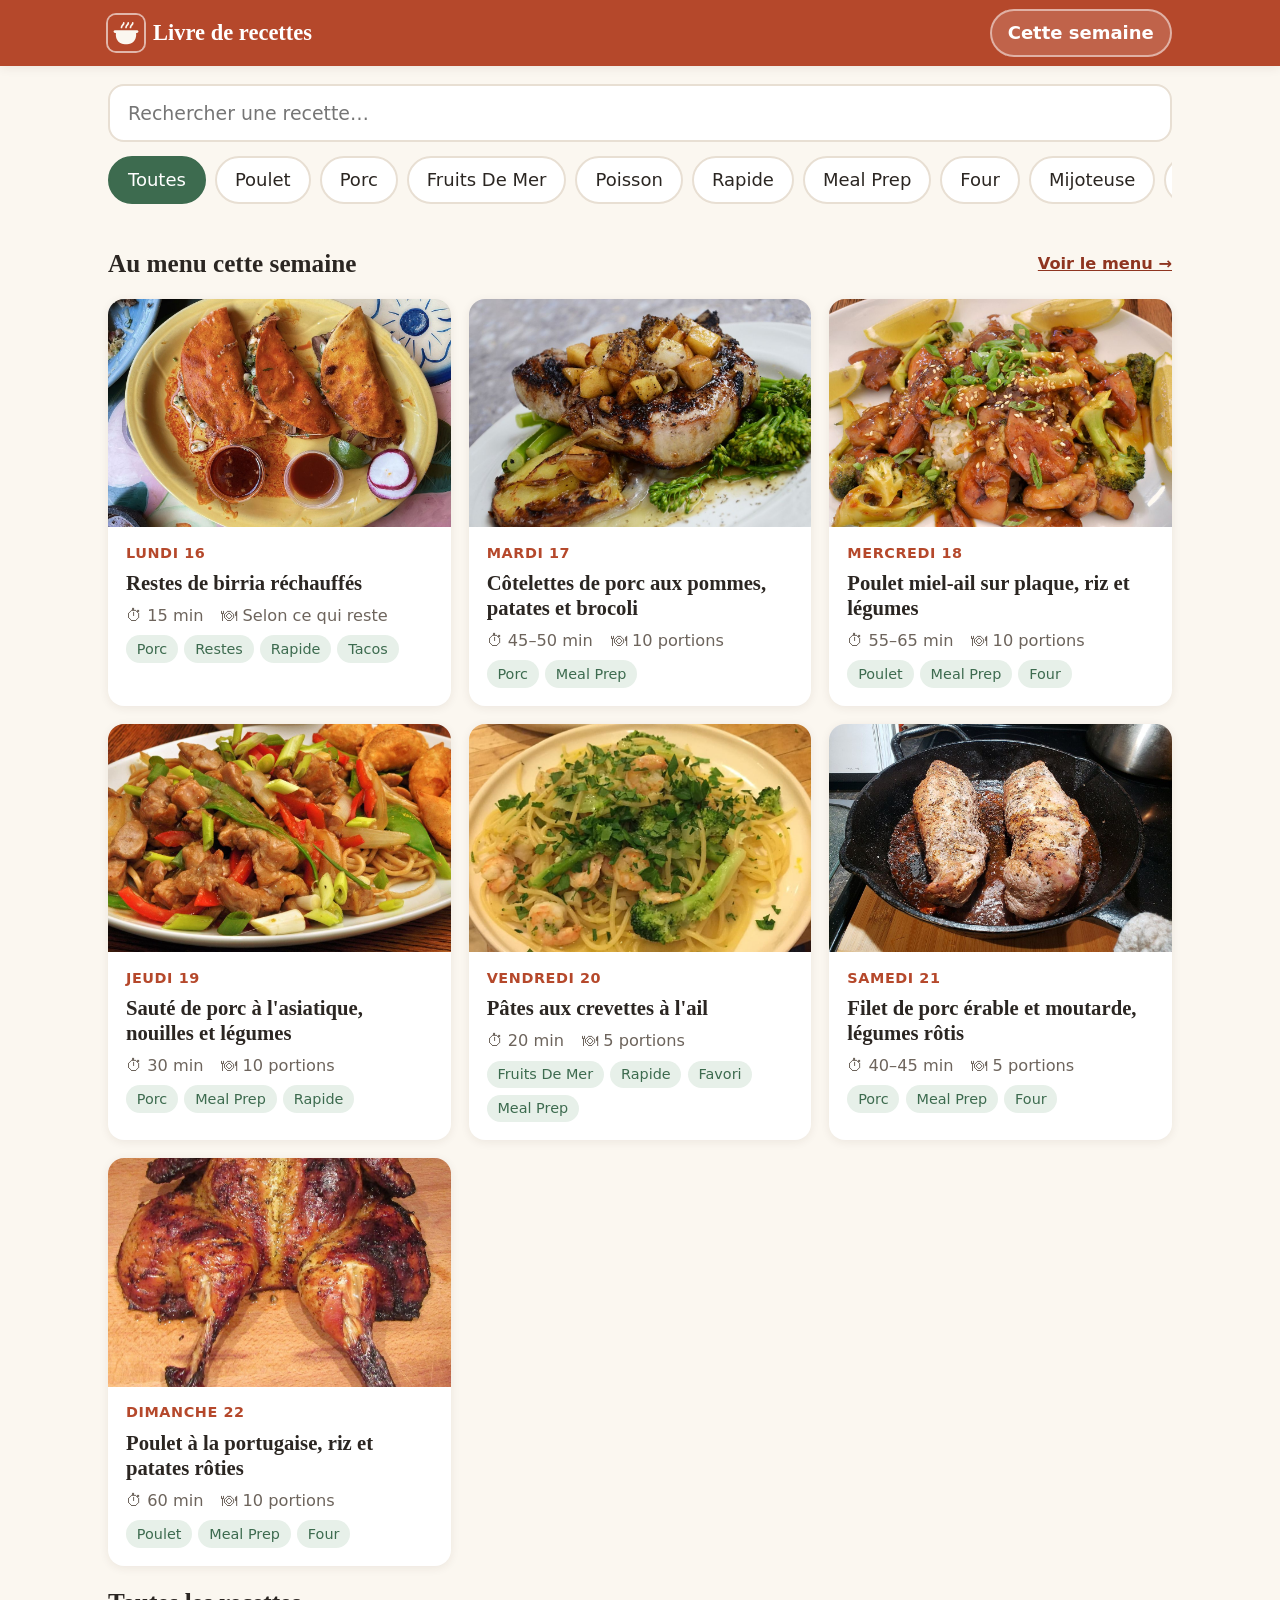
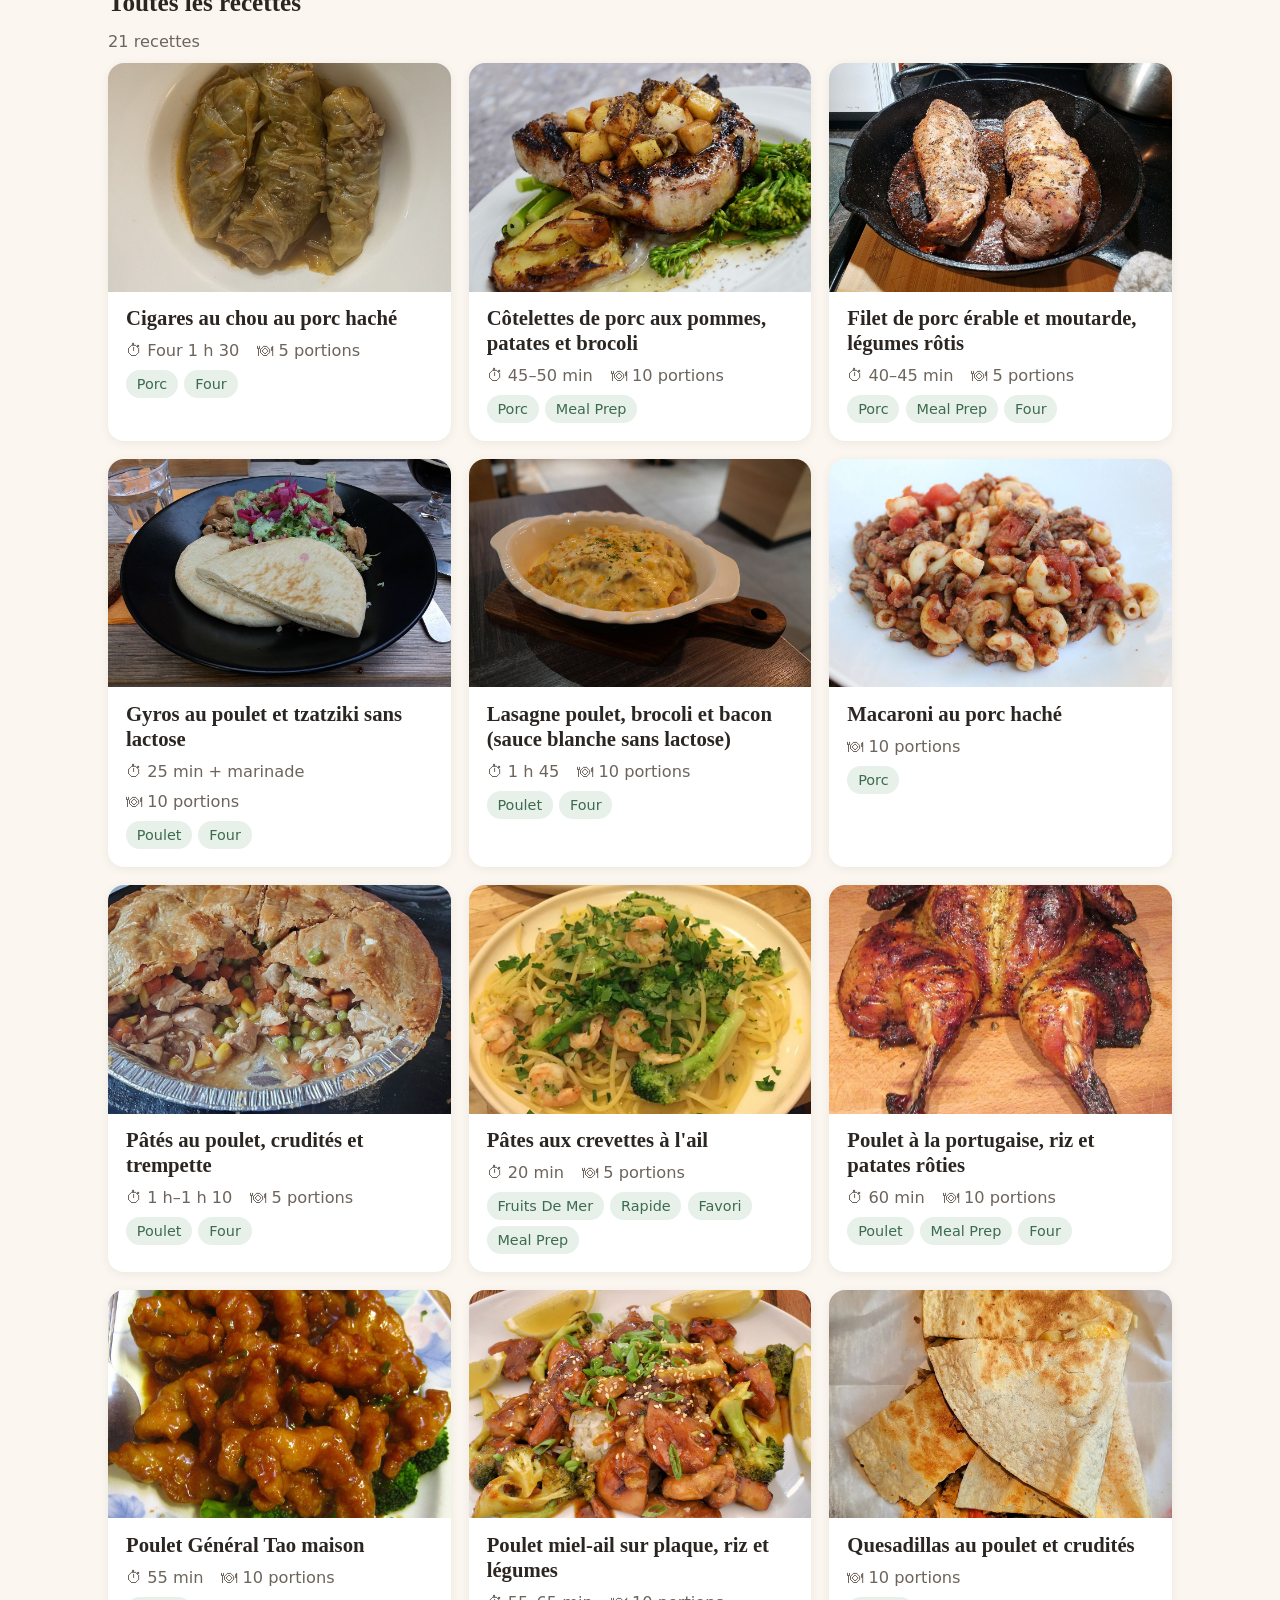
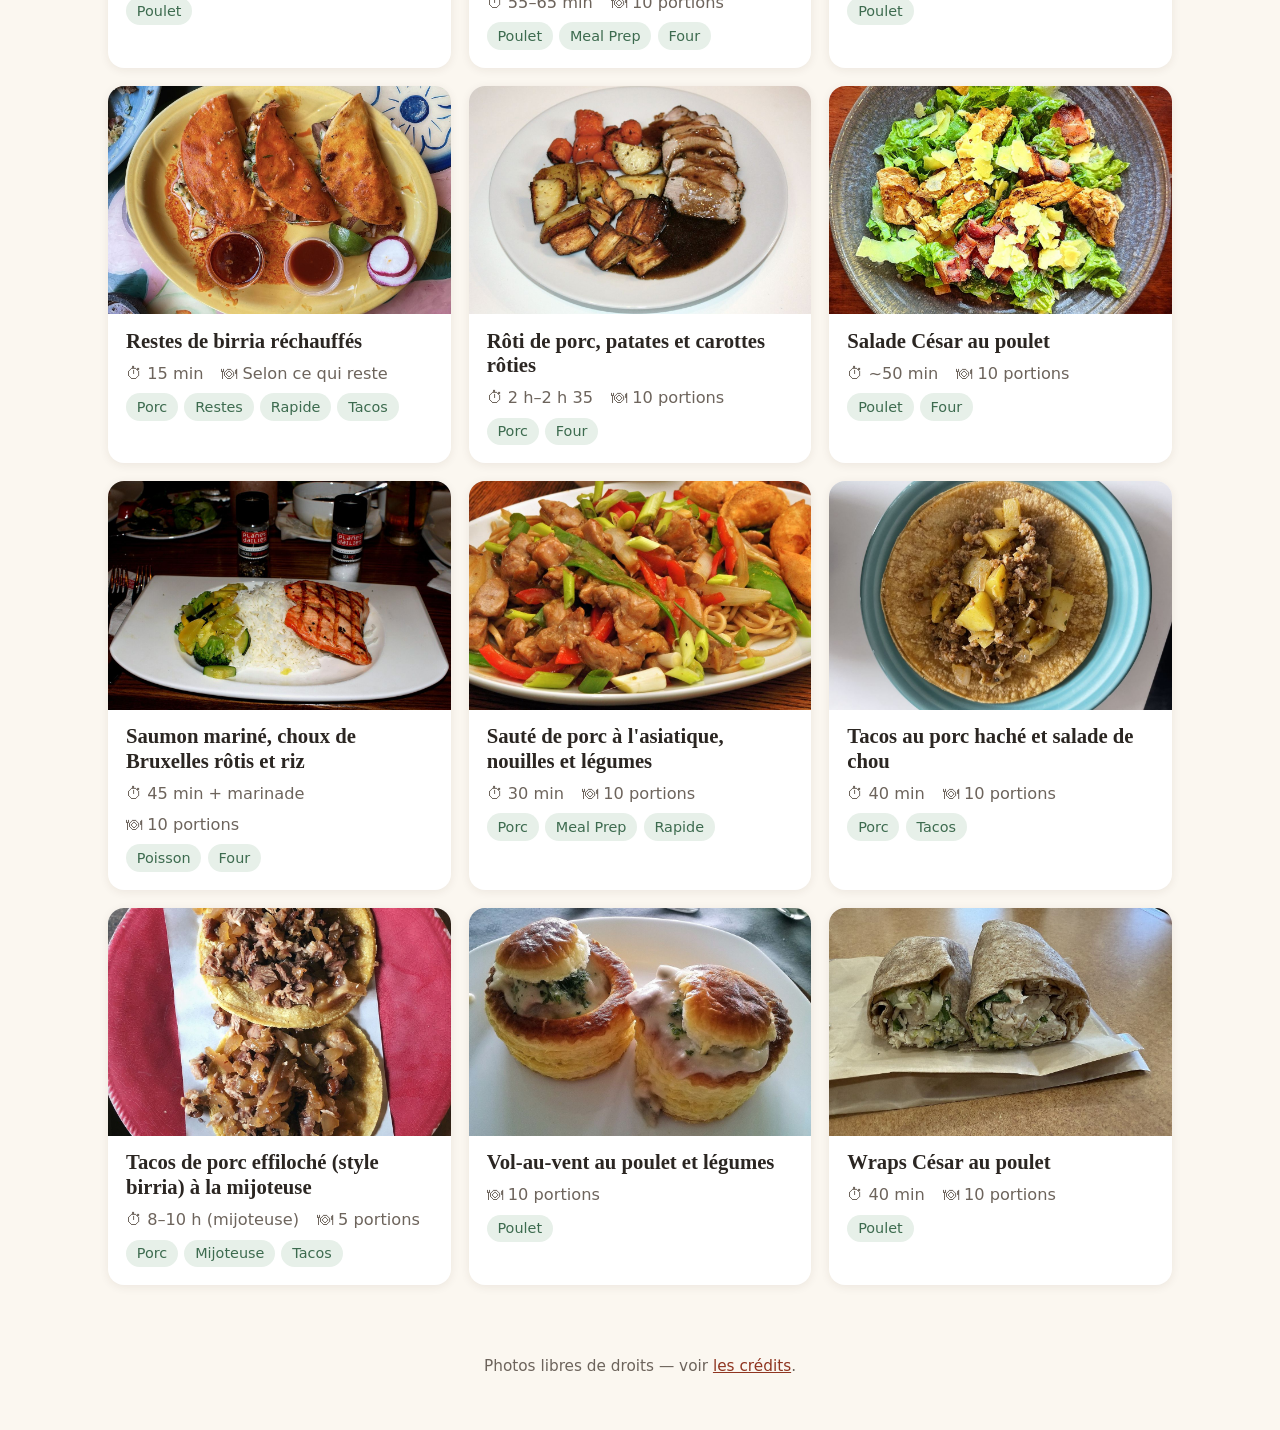
==== index.html @ 7a27fffd "Livre de recettes familial : site statique (21 recettes, menu de la semaine, photos libres)" ====
<!doctype html>
<html lang="fr-CA">
<head>
  <meta charset="utf-8">
  <meta name="viewport" content="width=device-width, initial-scale=1, viewport-fit=cover">
  <title>Livre de recettes</title>
  <meta name="description" content="Notre livre de recettes familial.">
  <meta name="theme-color" content="#b5482b">
  <link rel="icon" href="assets/favicon.svg" type="image/svg+xml">
  <link rel="manifest" href="manifest.webmanifest">
  <link rel="stylesheet" href="assets/style.css">
</head>
<body>
  <header class="entete">
    <div class="entete-int">
      <a class="logo" href="index.html" aria-label="Livre de recettes — accueil"><img src="assets/favicon.svg" alt="" width="36" height="36"><span class="logo-txt"><span class="logo-long">Livre de recettes</span><span class="logo-court" aria-hidden="true">Recettes</span></span></a>
      <nav><a class="btn btn-clair" href="semaine.html">Cette semaine</a></nav>
    </div>
  </header>

  <main class="contenu">
    <section class="recherche" aria-label="Recherche et filtres">
      <label for="q" class="visuellement-cache">Rechercher une recette</label>
      <input id="q" type="search" placeholder="Rechercher une recette…" autocomplete="off">
      <div id="filtres" class="filtres" role="group" aria-label="Filtrer par étiquette"></div>
    </section>

    <section id="sec-semaine" aria-labelledby="titre-semaine" hidden>
      <div class="section-entete">
        <h2 id="titre-semaine" class="section-titre">Au menu cette semaine</h2>
        <a class="lien-section" href="semaine.html">Voir le menu →</a>
      </div>
      <div id="grille-semaine" class="grille"></div>
    </section>

    <section id="sec-toutes" aria-labelledby="titre-toutes">
      <h2 id="titre-toutes" class="section-titre">Toutes les recettes</h2>
      <p id="compte" class="compte" aria-live="polite"></p>
      <div id="grille" class="grille"></div>
    </section>
    <p id="erreur" class="erreur" hidden></p>
  </main>

  <footer class="pied">
    <p>Photos libres de droits — voir <a href="CREDITS.md">les crédits</a>.</p>
  </footer>

  <script src="assets/app.js"></script>
  <script>LR.pageAccueil();</script>
</body>
</html>
---- assets/style.css ----
/* Livre de recettes — mobile d'abord */
:root {
  --fond: #fbf7f0;
  --papier: #ffffff;
  --encre: #2b2622;
  --doux: #6d645c;
  --accent: #b5482b;
  --accent-fonce: #8f3520;
  --vert: #3d6b4f;
  --vert-pale: #e7f0e9;
  --alerte: #fdecea;
  --alerte-bord: #c0392b;
  --ligne: #e8dfd3;
  --rayon: 16px;
  --ombre: 0 2px 10px rgba(60, 40, 20, .08);
  --tactile: 48px;
  font-size: 112.5%;
}
* { box-sizing: border-box; }
html { -webkit-text-size-adjust: 100%; }
body {
  margin: 0; background: var(--fond); color: var(--encre);
  font-family: system-ui, -apple-system, "Segoe UI", Roboto, "Helvetica Neue", Arial, sans-serif;
  line-height: 1.55;
}
body.sans-defilement { overflow: hidden; }
h1, h2, h3 { font-family: Georgia, "Iowan Old Style", "Times New Roman", serif; line-height: 1.2; margin: 0 0 .5em; }
h1 { font-size: 1.8rem; }
h2 { font-size: 1.3rem; }
h3 { font-size: 1rem; color: var(--doux); text-transform: uppercase; letter-spacing: .04em; margin-top: 1.2em; font-family: inherit; }
a { color: var(--accent-fonce); }
img { max-width: 100%; height: auto; display: block; }
.visuellement-cache { position: absolute; width: 1px; height: 1px; overflow: hidden; clip: rect(0 0 0 0); white-space: nowrap; }

/* En-tête */
.entete { background: var(--accent); color: #fff; position: sticky; top: 0; z-index: 10; box-shadow: var(--ombre); padding-top: env(safe-area-inset-top); }
.entete-int { max-width: 1100px; margin: 0 auto; padding: .5rem 1rem; display: flex; flex-wrap: wrap; align-items: center; justify-content: space-between; gap: .4rem .75rem; min-height: 64px; }
.entete-int > * { min-width: 0; }
.entete nav { display: flex; flex-wrap: wrap; gap: .5rem; margin-left: auto; flex-shrink: 0; }
.logo { display: flex; align-items: center; gap: .5rem; min-width: 0; color: #fff; text-decoration: none; font-family: Georgia, serif; font-size: clamp(1.05rem, 4.2vw, 1.25rem); font-weight: bold; min-height: var(--tactile); white-space: nowrap; }
.logo img { flex: 0 0 auto; }
.logo-txt { overflow: hidden; text-overflow: ellipsis; }
.logo-court { display: none; }
/* Boutons de l'en-tête plus compacts sur petit écran */
.entete .btn { padding: .4rem .9rem; }
@media (max-width: 520px) {
  .entete-int { padding: .4rem .75rem; }
  .entete .btn { font-size: .9rem; padding: .35rem .75rem; }
  .logo img { width: 30px; height: 30px; }
}
@media (max-width: 374px) {
  .logo-long { display: none; }
  .logo-court { display: inline; }
}
.logo img { border-radius: 8px; box-shadow: 0 0 0 2px rgba(255,255,255,.6); }

.contenu { max-width: 1100px; margin: 0 auto; padding: 1rem; }
.pied { text-align: center; color: var(--doux); font-size: .85rem; padding: 2rem 1rem calc(2rem + env(safe-area-inset-bottom)); }

/* Boutons */
.btn {
  display: inline-flex; align-items: center; justify-content: center; gap: .4rem;
  min-height: var(--tactile); min-width: var(--tactile); padding: .5rem 1rem;
  border-radius: 999px; border: 2px solid transparent; background: var(--papier); color: var(--accent-fonce);
  font: inherit; font-weight: 600; text-decoration: none; cursor: pointer; touch-action: manipulation; white-space: nowrap;
}
.btn:focus-visible, .puce:focus-visible, .carte:focus-visible, .jour:focus-visible, input:focus-visible { outline: 3px solid #f2b134; outline-offset: 2px; }
.btn-clair { background: rgba(255,255,255,.15); color: #fff; border-color: rgba(255,255,255,.5); }
.btn-plein { background: var(--accent); color: #fff; }
.btn-plein:active { background: var(--accent-fonce); }
.btn-contour { border-color: var(--accent); background: transparent; }
.btn-lien { background: transparent; text-decoration: underline; }
.btn-gros { font-size: 1.1rem; min-height: 56px; padding: .6rem 1.4rem; }
.btn-rond { width: 52px; height: 52px; padding: 0; font-size: 1.6rem; border-color: var(--accent); }
.btn:disabled { opacity: .4; cursor: default; }

/* Recherche */
.recherche input {
  width: 100%; min-height: 54px; padding: .7rem 1rem; font: inherit; font-size: 1.05rem;
  border: 2px solid var(--ligne); border-radius: var(--rayon); background: var(--papier);
}
.filtres { display: flex; gap: .5rem; overflow-x: auto; padding: .75rem 0; scrollbar-width: thin; -webkit-overflow-scrolling: touch; }
.puce {
  flex: 0 0 auto; min-height: var(--tactile); padding: .4rem 1rem; border-radius: 999px;
  border: 2px solid var(--ligne); background: var(--papier); color: var(--encre); font: inherit; cursor: pointer; text-transform: capitalize;
}
.puce[aria-pressed="true"] { background: var(--vert); border-color: var(--vert); color: #fff; }

.section-entete { display: flex; align-items: center; justify-content: space-between; gap: .75rem; margin: 1.25rem 0 .6rem; }
.section-entete .section-titre { margin: 0; min-width: 0; }
.section-titre { margin: 1.25rem 0 .6rem; font-size: 1.4rem; }
.lien-section { flex: none; font-size: .9rem; font-weight: 600; white-space: nowrap; min-height: var(--tactile); display: inline-flex; align-items: center; }
.carte-jour { font-size: .8rem; font-weight: 700; text-transform: uppercase; letter-spacing: .04em; color: var(--accent); }
.compte { color: var(--doux); margin: 0 0 .5rem; font-size: .9rem; }
.erreur { background: var(--alerte); border-left: 5px solid var(--alerte-bord); padding: 1rem; border-radius: 8px; }
.vide { grid-column: 1 / -1; color: var(--doux); }

/* Grille de cartes */
.grille { display: grid; grid-template-columns: 1fr; gap: 1rem; }
@media (min-width: 560px) { .grille { grid-template-columns: repeat(2, 1fr); } }
@media (min-width: 900px) { .grille { grid-template-columns: repeat(3, 1fr); } }
.carte { display: flex; flex-direction: column; background: var(--papier); border-radius: var(--rayon); overflow: hidden; box-shadow: var(--ombre); text-decoration: none; color: inherit; transition: transform .15s; }
.carte:active { transform: scale(.985); }
.carte-img { aspect-ratio: 3 / 2; background: var(--ligne); overflow: hidden; }
.carte-img img { width: 100%; height: 100%; object-fit: cover; }
.carte-corps { padding: .8rem 1rem 1rem; display: flex; flex-direction: column; gap: .4rem; }
.carte-titre { font-size: 1.15rem; margin: 0; font-family: Georgia, "Iowan Old Style", "Times New Roman", serif; color: inherit; text-transform: none; letter-spacing: normal; }
.carte-meta { display: flex; flex-wrap: wrap; gap: .3rem 1rem; color: var(--doux); font-size: .9rem; }
.etiquettes { display: flex; flex-wrap: wrap; gap: .35rem; }
.etiquette { font-size: .8rem; padding: .15rem .6rem; border-radius: 999px; background: var(--vert-pale); color: var(--vert); text-decoration: none; text-transform: capitalize; }
a.etiquette { min-height: 32px; display: inline-flex; align-items: center; }

/* Page recette */
.recette { padding-top: 0; }
.photo { margin: 0 -1rem 1rem; }
.photo img { width: 100%; height: auto; max-height: 55vh; object-fit: cover; aspect-ratio: 3 / 2; background: var(--ligne); }
.photo figcaption { padding: .3rem 1rem; }
.credit { margin: 0; font-size: .75rem; color: var(--doux); }
.credit a { color: var(--doux); }
@media (min-width: 900px) { .photo { margin: 1rem 0; } .photo img { border-radius: var(--rayon); } }
.recette-entete { margin-bottom: 1rem; display: flex; flex-direction: column; gap: .6rem; align-items: flex-start; }
.recette-entete h1 { margin: 0; }
.resume { margin: 0; font-size: 1.05rem; color: var(--doux); }
.temps { margin: 0; font-weight: 600; }
.btn-cuisine { width: 100%; max-width: 360px; }

.bloc { background: var(--papier); border-radius: var(--rayon); padding: 1rem 1.1rem; margin-bottom: 1rem; box-shadow: var(--ombre); }
.temperatures { background: var(--alerte); border: 2px solid var(--alerte-bord); }
.temperatures h2 { color: var(--alerte-bord); }
.temp-liste { list-style: none; margin: 0; padding: 0; display: grid; gap: .5rem; }
.temp-liste li { display: flex; flex-wrap: wrap; align-items: baseline; gap: .2rem .6rem; }
.temp-quoi { font-weight: 600; }
.temp-val { font-size: 1.35rem; color: var(--alerte-bord); }
.temp-note { color: var(--doux); font-size: .9rem; flex-basis: 100%; }
@media (min-width: 560px) { .temp-note { flex-basis: auto; } }

.colonnes { display: grid; gap: 0 1.25rem; }
@media (min-width: 900px) { .colonnes { grid-template-columns: 2fr 3fr; align-items: start; } .bloc-ing { position: sticky; top: 80px; } }

.note-portions { color: var(--doux); margin: 0 0 .5rem; font-size: .95rem; }
.portions { display: flex; align-items: center; gap: .6rem; flex-wrap: wrap; margin-bottom: .5rem; }
.portions-val { font-size: 1.2rem; font-weight: 700; min-width: 7.5em; text-align: center; }
.info-portions { font-size: .85rem; color: var(--vert); margin: 0; }
.info-portions:empty { display: none; }
.cases { list-style: none; margin: 0 0 .5rem; padding: 0; }
.cases li { border-bottom: 1px solid var(--ligne); }
.cases li:last-child { border-bottom: 0; }
.cases label { display: flex; align-items: center; min-height: var(--tactile); padding: .45rem 0 .45rem 2.6rem; position: relative; cursor: pointer; }
.cases input { position: absolute; opacity: 0; width: 1px; height: 1px; }
.cases label::before {
  content: ""; position: absolute; left: 0; top: 50%; transform: translateY(-50%);
  width: 28px; height: 28px; border: 2px solid var(--vert); border-radius: 8px; background: #fff;
}
.cases input:checked + label { color: var(--doux); text-decoration: line-through; }
.cases input:checked + label::before { background: var(--vert); }
.cases input:checked + label::after { content: "✓"; position: absolute; left: 7px; top: 50%; transform: translateY(-52%); color: #fff; font-weight: 700; }
.cases input:focus-visible + label::before { outline: 3px solid #f2b134; outline-offset: 2px; }

.etapes { counter-reset: e; list-style: none; padding: 0; margin: 0; }
.etapes li { counter-increment: e; position: relative; padding: .2rem 0 1rem 3rem; min-height: 2.6rem; }
.etapes li::before {
  content: counter(e); position: absolute; left: 0; top: 0; width: 2.1rem; height: 2.1rem; border-radius: 50%;
  background: var(--accent); color: #fff; font-weight: 700; display: flex; align-items: center; justify-content: center;
}
.liste { margin: 0; padding-left: 1.2rem; }
.liste li { margin-bottom: .4rem; }
.bloc-prep { background: var(--vert-pale); }
.liens { display: flex; flex-wrap: wrap; gap: .5rem; }
.chargement { color: var(--doux); padding: 2rem 0; }

/* Mode cuisine */
.cuisine {
  position: fixed; inset: 0; z-index: 100; background: #1f1b18; color: #fff7ee;
  display: flex; flex-direction: column; padding: calc(1rem + env(safe-area-inset-top)) 1.25rem calc(1rem + env(safe-area-inset-bottom));
}
.cuisine[hidden] { display: none; }
.cuisine-haut { display: flex; justify-content: space-between; align-items: center; gap: 1rem; }
.cuisine-titre { margin: 0; font-family: Georgia, serif; font-size: 1rem; opacity: .85; }
.cuisine-num { margin: 1rem 0 .25rem; color: #f2b134; font-weight: 700; font-size: 1.1rem; }
.cuisine-etape { flex: 1; overflow-y: auto; font-size: clamp(1.5rem, 5.5vw, 2.6rem); line-height: 1.4; }
.cuisine-eveil { font-size: .85rem; opacity: .7; margin: .5rem 0; min-height: 1.2em; }
.cuisine-bas { display: grid; grid-template-columns: 1fr 1fr; gap: .75rem; }
.cuisine-bas .btn { min-height: 64px; font-size: 1.2rem; }
.cuisine .btn:not(.btn-plein):not(.btn-clair) { background: #3a332d; color: #fff; }

/* Cette semaine */
.sous-titre { color: var(--doux); margin-top: -.25rem; }
.semaine { list-style: none; padding: 0; margin: 1rem 0; display: grid; gap: .75rem; }
.jour { display: flex; gap: .9rem; align-items: center; background: var(--papier); border-radius: var(--rayon); padding: .6rem; box-shadow: var(--ombre); text-decoration: none; color: inherit; min-height: 96px; }
.jour img, .jour-vide { width: 108px; height: 84px; object-fit: cover; border-radius: 12px; flex: 0 0 auto; background: var(--ligne); }
.jour-vide { display: flex; align-items: center; justify-content: center; font-size: 2rem; }
.jour-texte p { margin: 0; }
.jour-nom { color: var(--accent); font-weight: 700; text-transform: uppercase; font-size: .85rem; letter-spacing: .04em; }
.jour-plat { font-family: Georgia, serif; font-size: 1.15rem; font-weight: bold; }
.jour-info { color: var(--doux); font-size: .9rem; }
.aujourdhui .jour { outline: 3px solid var(--vert); }
.notes-semaine { color: var(--doux); padding-left: 1.2rem; }

@media (prefers-reduced-motion: reduce) { * { transition: none !important; } }
@media print {
  .entete, .pied, .btn-cuisine, .portions, .btn-contour, .filtres { display: none !important; }
  .bloc { box-shadow: none; border: 1px solid #ccc; }
  .colonnes { display: block; }
}
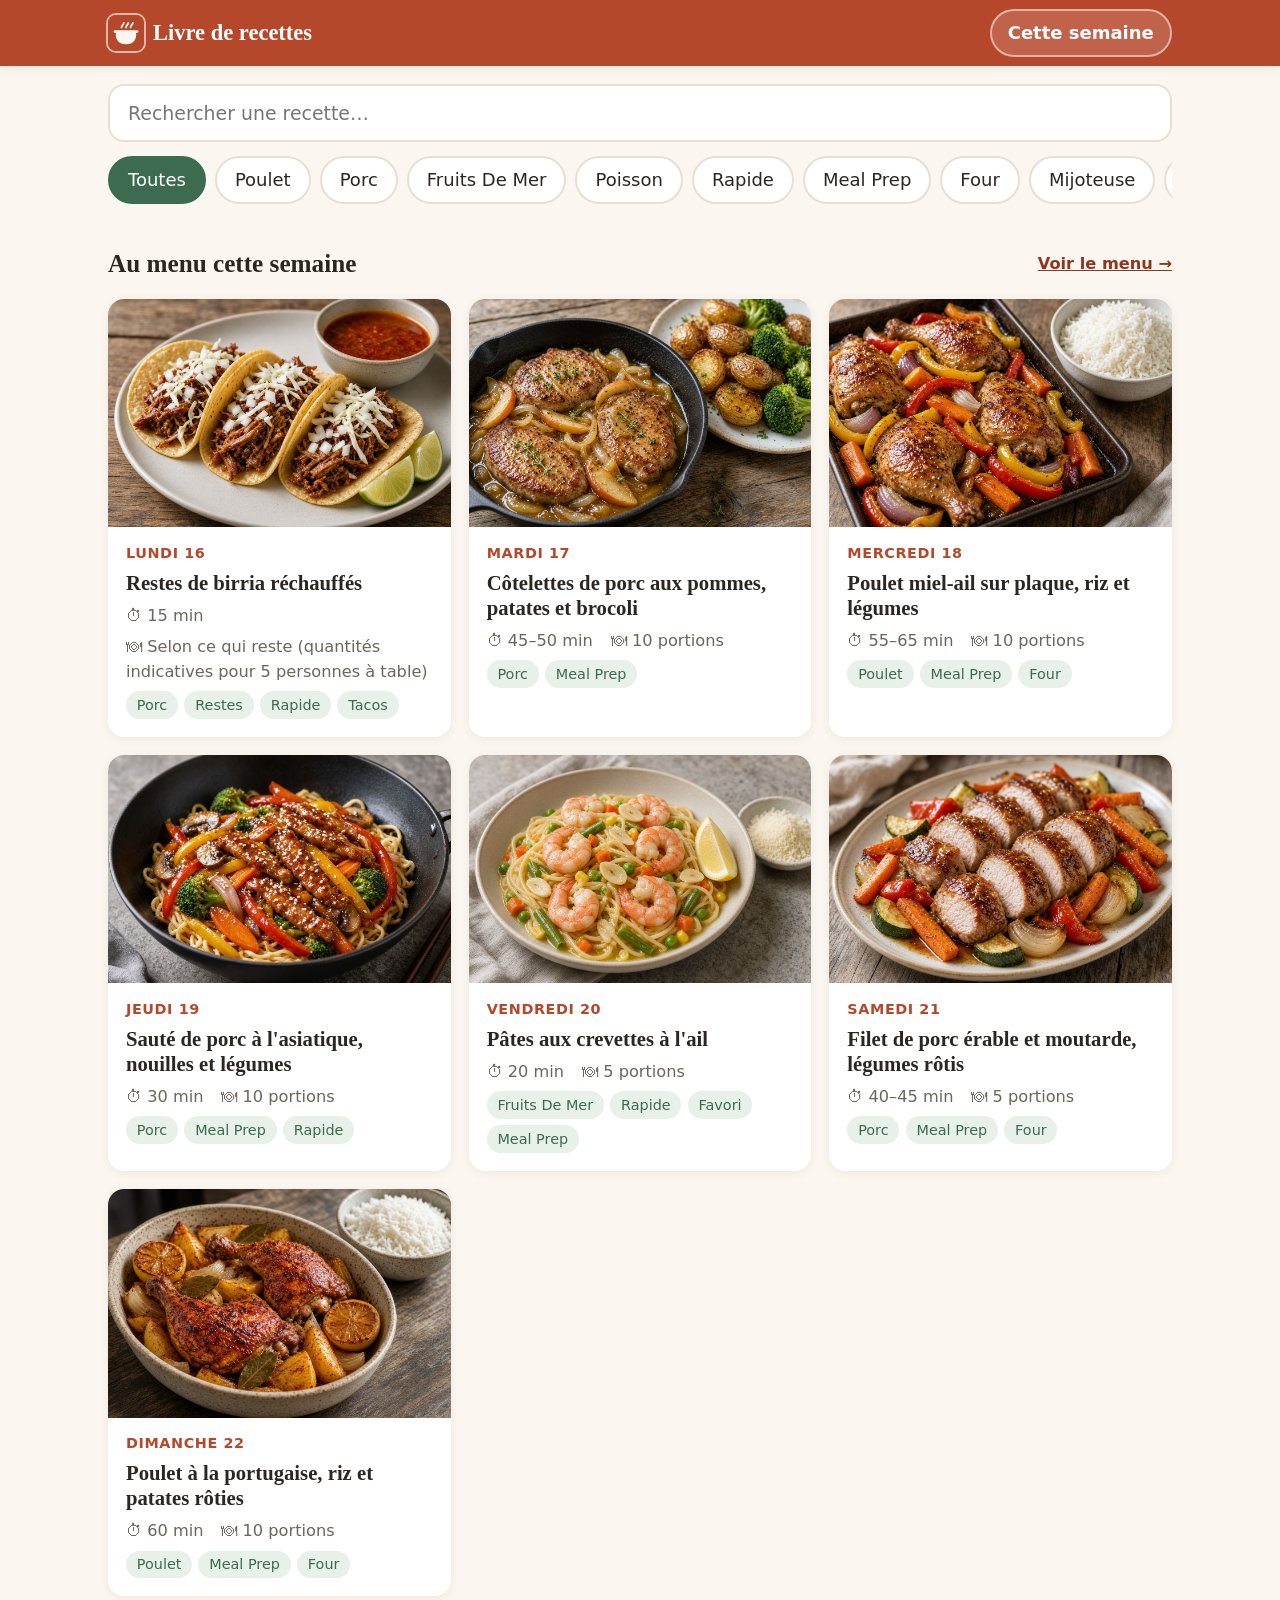
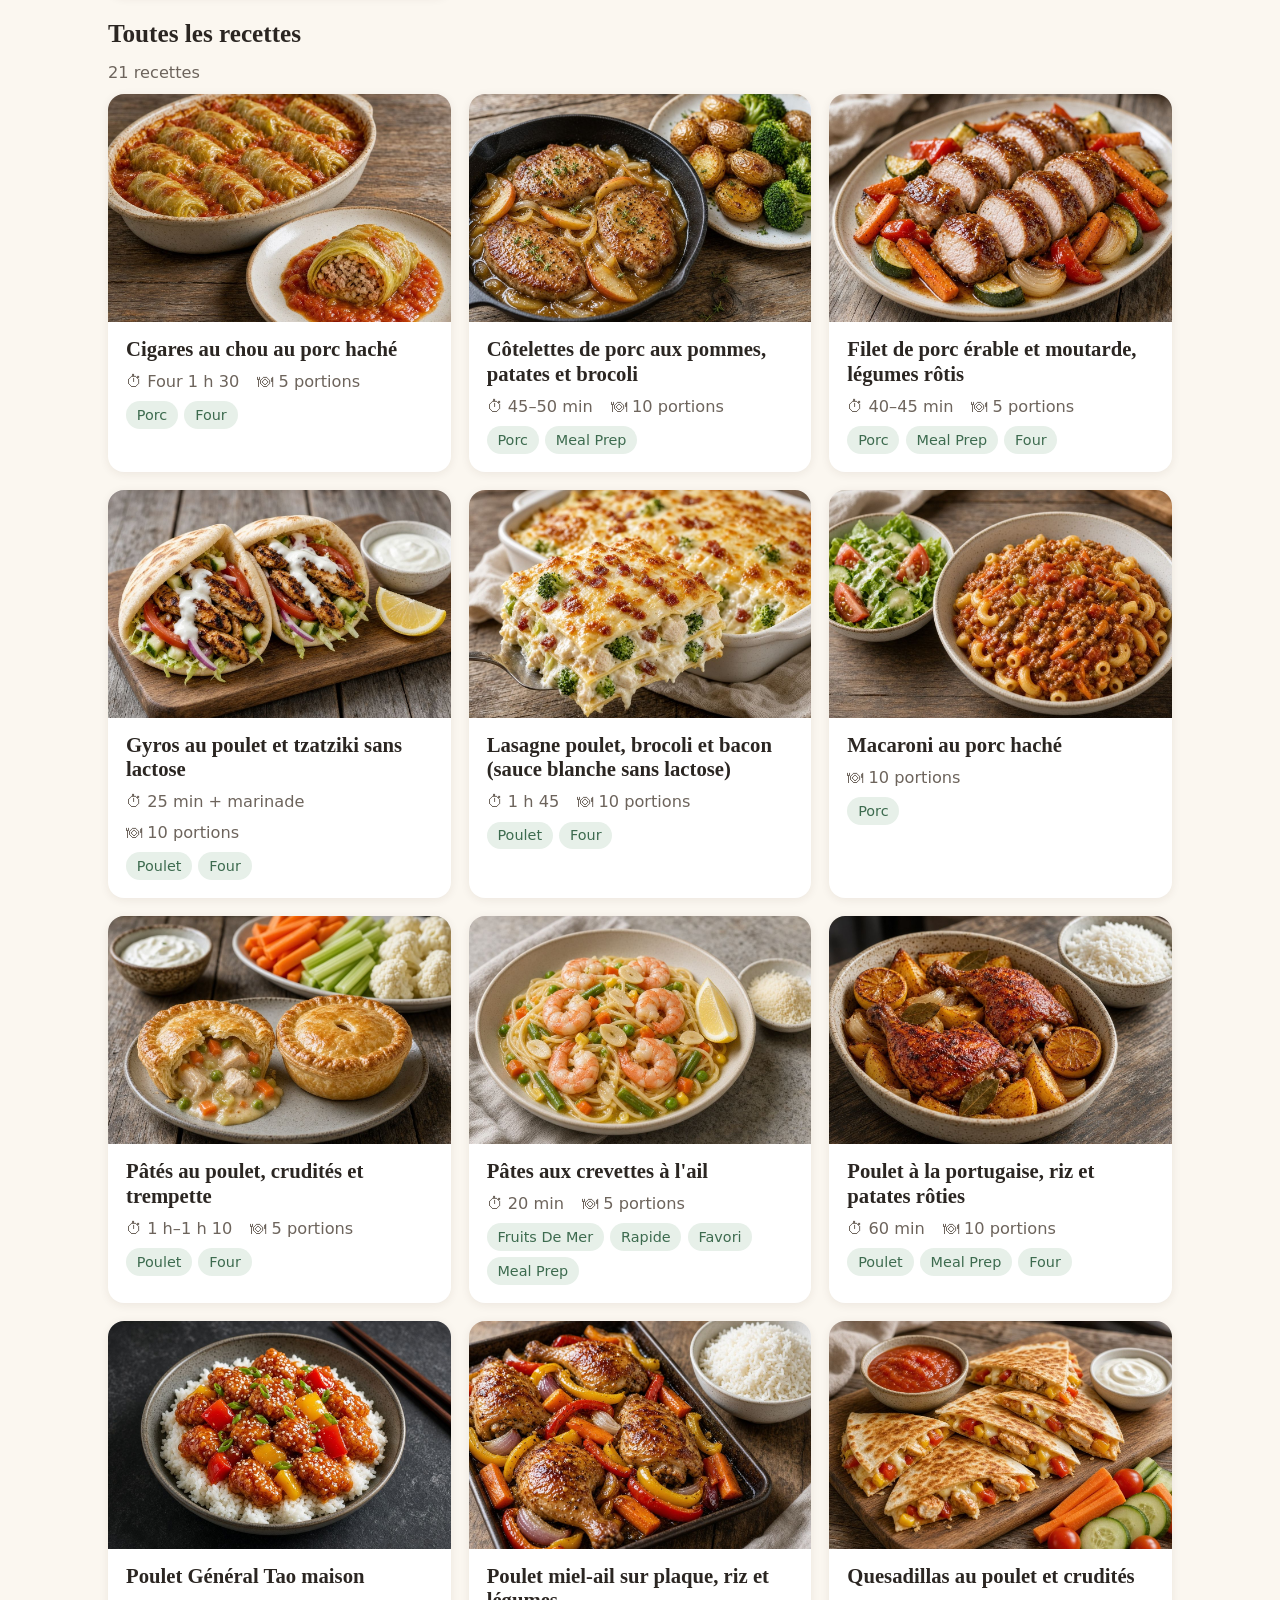
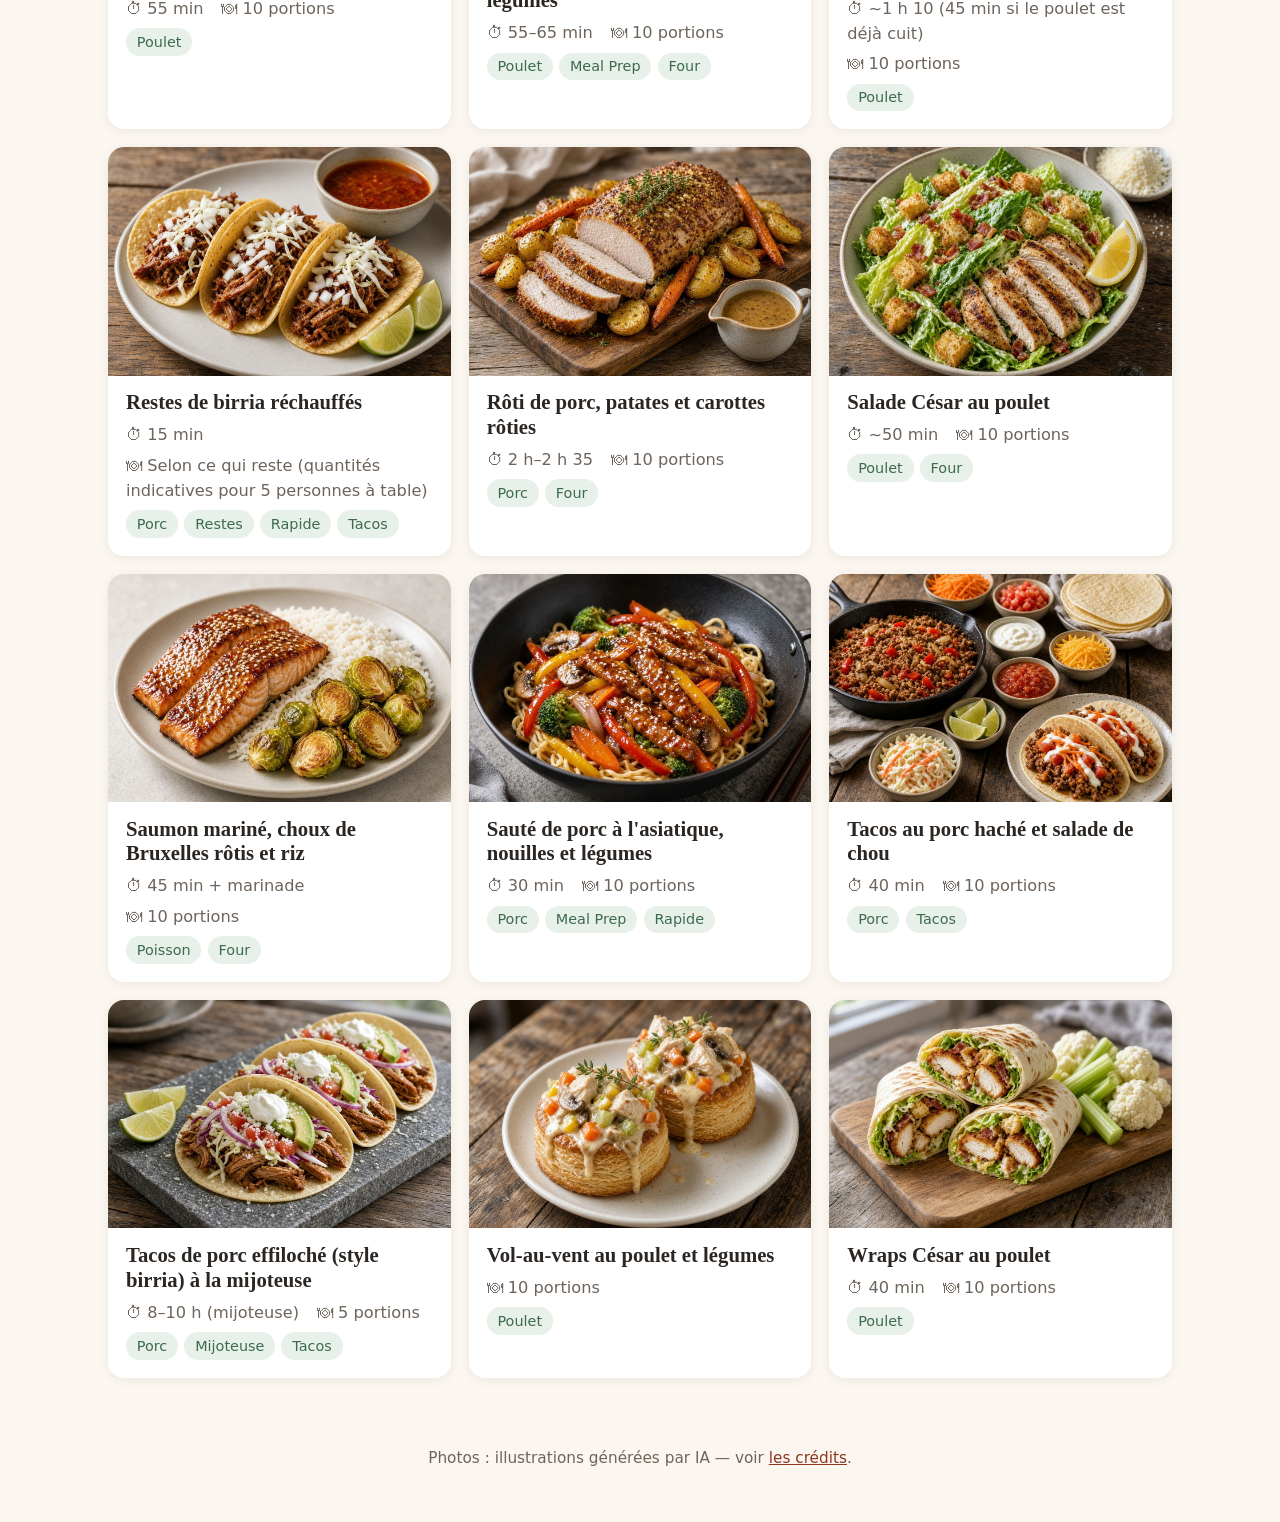
==== commit e3a67660: "Recettes détaillées (9) et photos illustrées par IA - 9 recettes réécrites avec étapes détaillées : " ====
--- a/index.html
+++ b/index.html
@@ -42,7 +42,7 @@
   </main>
 
   <footer class="pied">
-    <p>Photos libres de droits — voir <a href="CREDITS.md">les crédits</a>.</p>
+    <p>Photos : illustrations générées par IA — voir <a href="CREDITS.md">les crédits</a>.</p>
   </footer>
 
   <script src="assets/app.js"></script>
--- a/assets/style.css
+++ b/assets/style.css
@@ -162,6 +162,22 @@
   content: counter(e); position: absolute; left: 0; top: 0; width: 2.1rem; height: 2.1rem; border-radius: 50%;
   background: var(--accent); color: #fff; font-weight: 700; display: flex; align-items: center; justify-content: center;
 }
+/* Étapes détaillées : titre, texte, pastilles, repères, pourquoi */
+.etape-titre { display: block; font-size: 1.05rem; line-height: 1.35; margin: .15rem 0 .25rem; }
+.etape-texte { margin: 0 0 .45rem; overflow-wrap: anywhere; }
+.pastilles { display: flex; flex-wrap: wrap; gap: .35rem; margin: 0 0 .45rem; padding: 0; }
+.pastille { display: inline-flex; align-items: center; font-size: .8rem; font-weight: 600; line-height: 1.3; padding: .2rem .6rem; border-radius: 999px; background: var(--fond); border: 1px solid var(--ligne); color: var(--encre); max-width: 100%; }
+.pastille-feu { background: #fdeee6; border-color: #f0c7b4; color: var(--accent-fonce); }
+.pastille-four { background: #fff3dc; border-color: #f0d9a8; color: #7a4f00; }
+.pastille-duree { background: var(--vert-pale); border-color: #c6dccb; color: var(--vert); }
+.etape-reperes, .etape-pourquoi { margin: 0 0 .35rem; font-size: .88rem; line-height: 1.45; color: var(--doux); }
+.etape-reperes { color: #4a433d; }
+.etapes-riches li { padding-bottom: 1.25rem; margin-bottom: .25rem; border-bottom: 1px solid var(--ligne); }
+.etapes-riches li:last-child { border-bottom: 0; margin-bottom: 0; padding-bottom: .25rem; }
+.intro-bloc { margin: -.2rem 0 .5rem; font-size: .9rem; color: var(--doux); }
+.bloc-mep { border-left: 5px solid var(--vert); }
+.bloc-astuces { background: #fff8e6; }
+
 .liste { margin: 0; padding-left: 1.2rem; }
 .liste li { margin-bottom: .4rem; }
 .bloc-prep { background: var(--vert-pale); }
@@ -177,7 +193,19 @@
 .cuisine-haut { display: flex; justify-content: space-between; align-items: center; gap: 1rem; }
 .cuisine-titre { margin: 0; font-family: Georgia, serif; font-size: 1rem; opacity: .85; }
 .cuisine-num { margin: 1rem 0 .25rem; color: #f2b134; font-weight: 700; font-size: 1.1rem; }
-.cuisine-etape { flex: 1; overflow-y: auto; font-size: clamp(1.5rem, 5.5vw, 2.6rem); line-height: 1.4; }
+.cuisine-etape { flex: 1; min-height: 0; overflow-y: auto; -webkit-overflow-scrolling: touch; overscroll-behavior: contain; font-size: clamp(1.25rem, 4.6vw, 1.9rem); line-height: 1.45; padding-bottom: .5rem; }
+.cuisine-etape.a-suivre { -webkit-mask-image: linear-gradient(to bottom, #000 calc(100% - 3.5rem), transparent); mask-image: linear-gradient(to bottom, #000 calc(100% - 3.5rem), transparent); }
+.cuisine-etape p { margin: 0 0 .6em; }
+.cuisine-etape .etape-simple { font-size: clamp(1.5rem, 5.5vw, 2.6rem); line-height: 1.4; }
+.cuisine-etape .etape-titre { font-size: 1.15em; color: #fff; margin: 0 0 .4em; }
+.cuisine-etape .pastille { font-size: .7em; padding: .25em .7em; background: #3a332d; border-color: #5a5048; color: #fff7ee; }
+.cuisine-etape .pastille-feu { background: #5a2a1c; border-color: #8f3520; }
+.cuisine-etape .pastille-four { background: #5a4310; border-color: #8a6a1e; }
+.cuisine-etape .pastille-duree { background: #23402f; border-color: #3d6b4f; }
+.cuisine-etape .etape-reperes, .cuisine-etape .etape-pourquoi { font-size: .78em; color: #e6d9c9; }
+.cuisine-etape .etape-pourquoi { color: #c9bba9; }
+.cuisine-mep { margin: 0; padding-left: 1.1em; font-size: .85em; }
+.cuisine-mep li { margin-bottom: .45em; }
 .cuisine-eveil { font-size: .85rem; opacity: .7; margin: .5rem 0; min-height: 1.2em; }
 .cuisine-bas { display: grid; grid-template-columns: 1fr 1fr; gap: .75rem; }
 .cuisine-bas .btn { min-height: 64px; font-size: 1.2rem; }
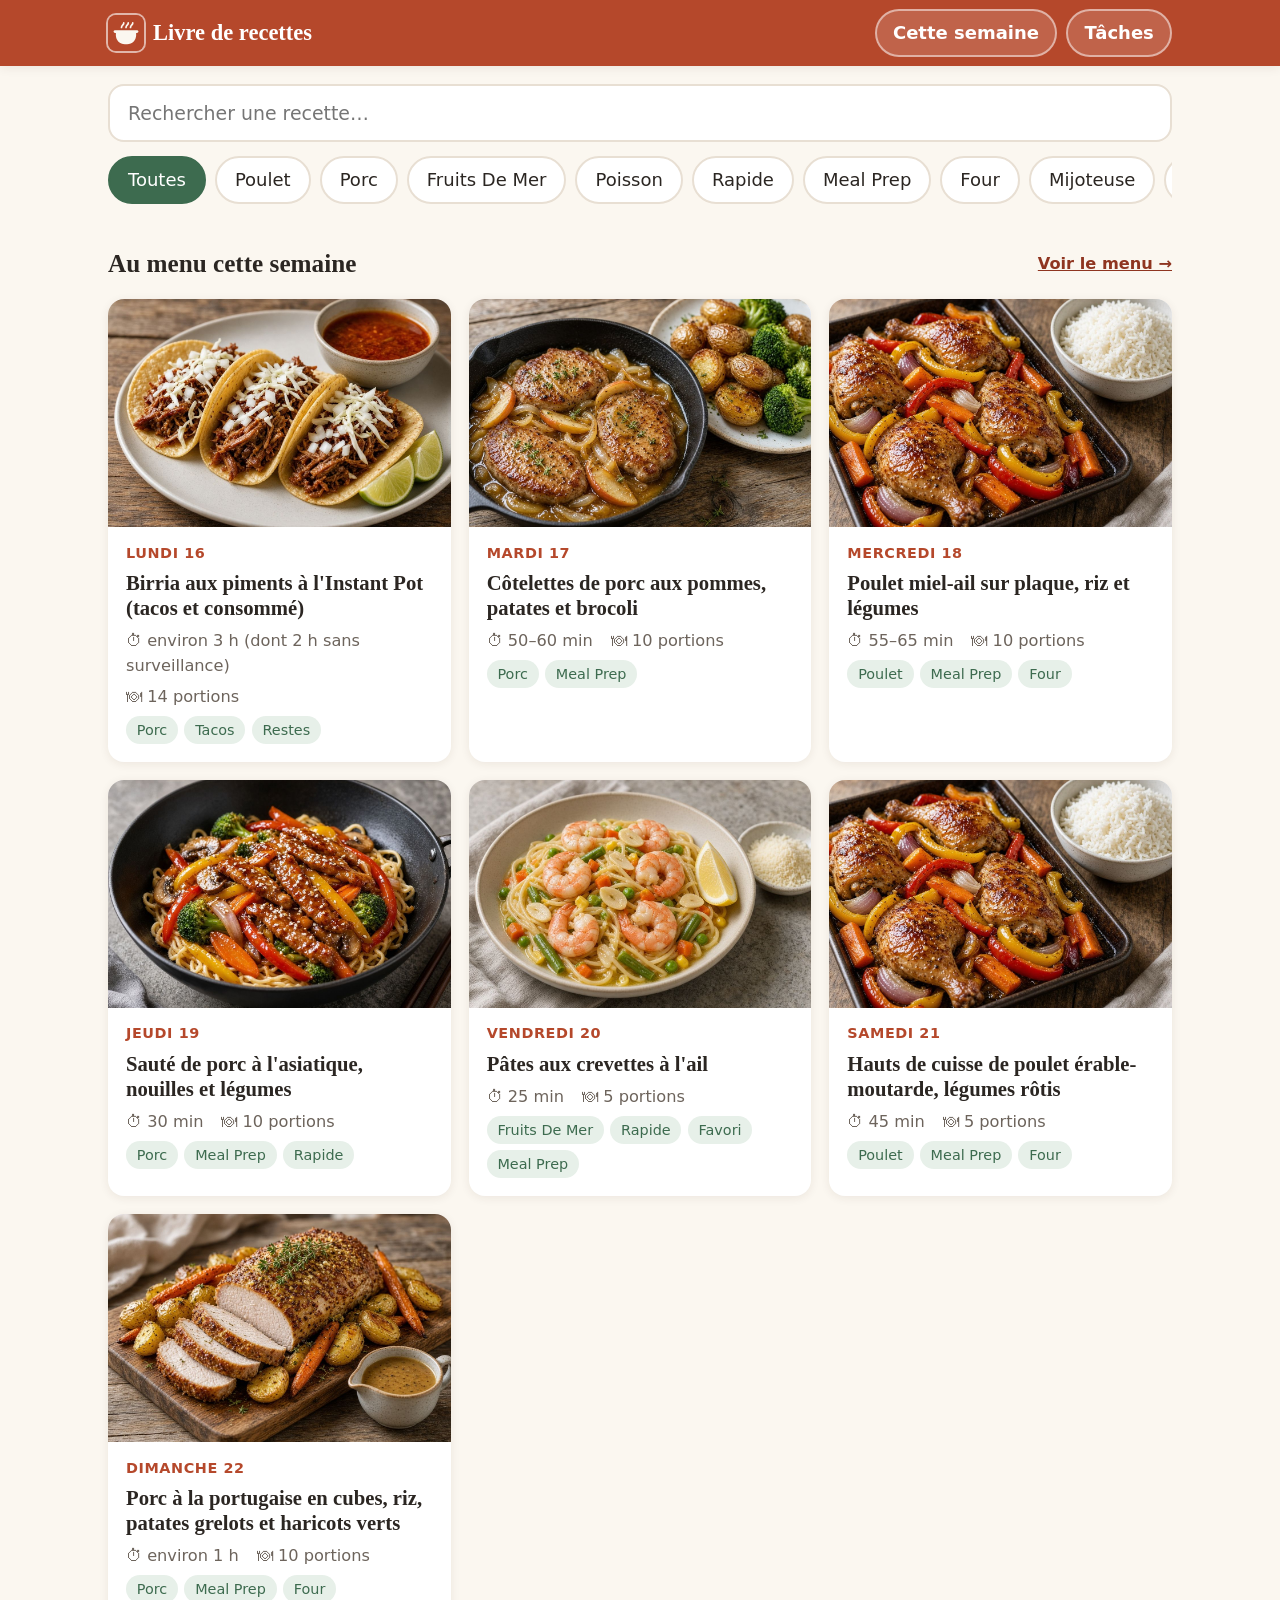
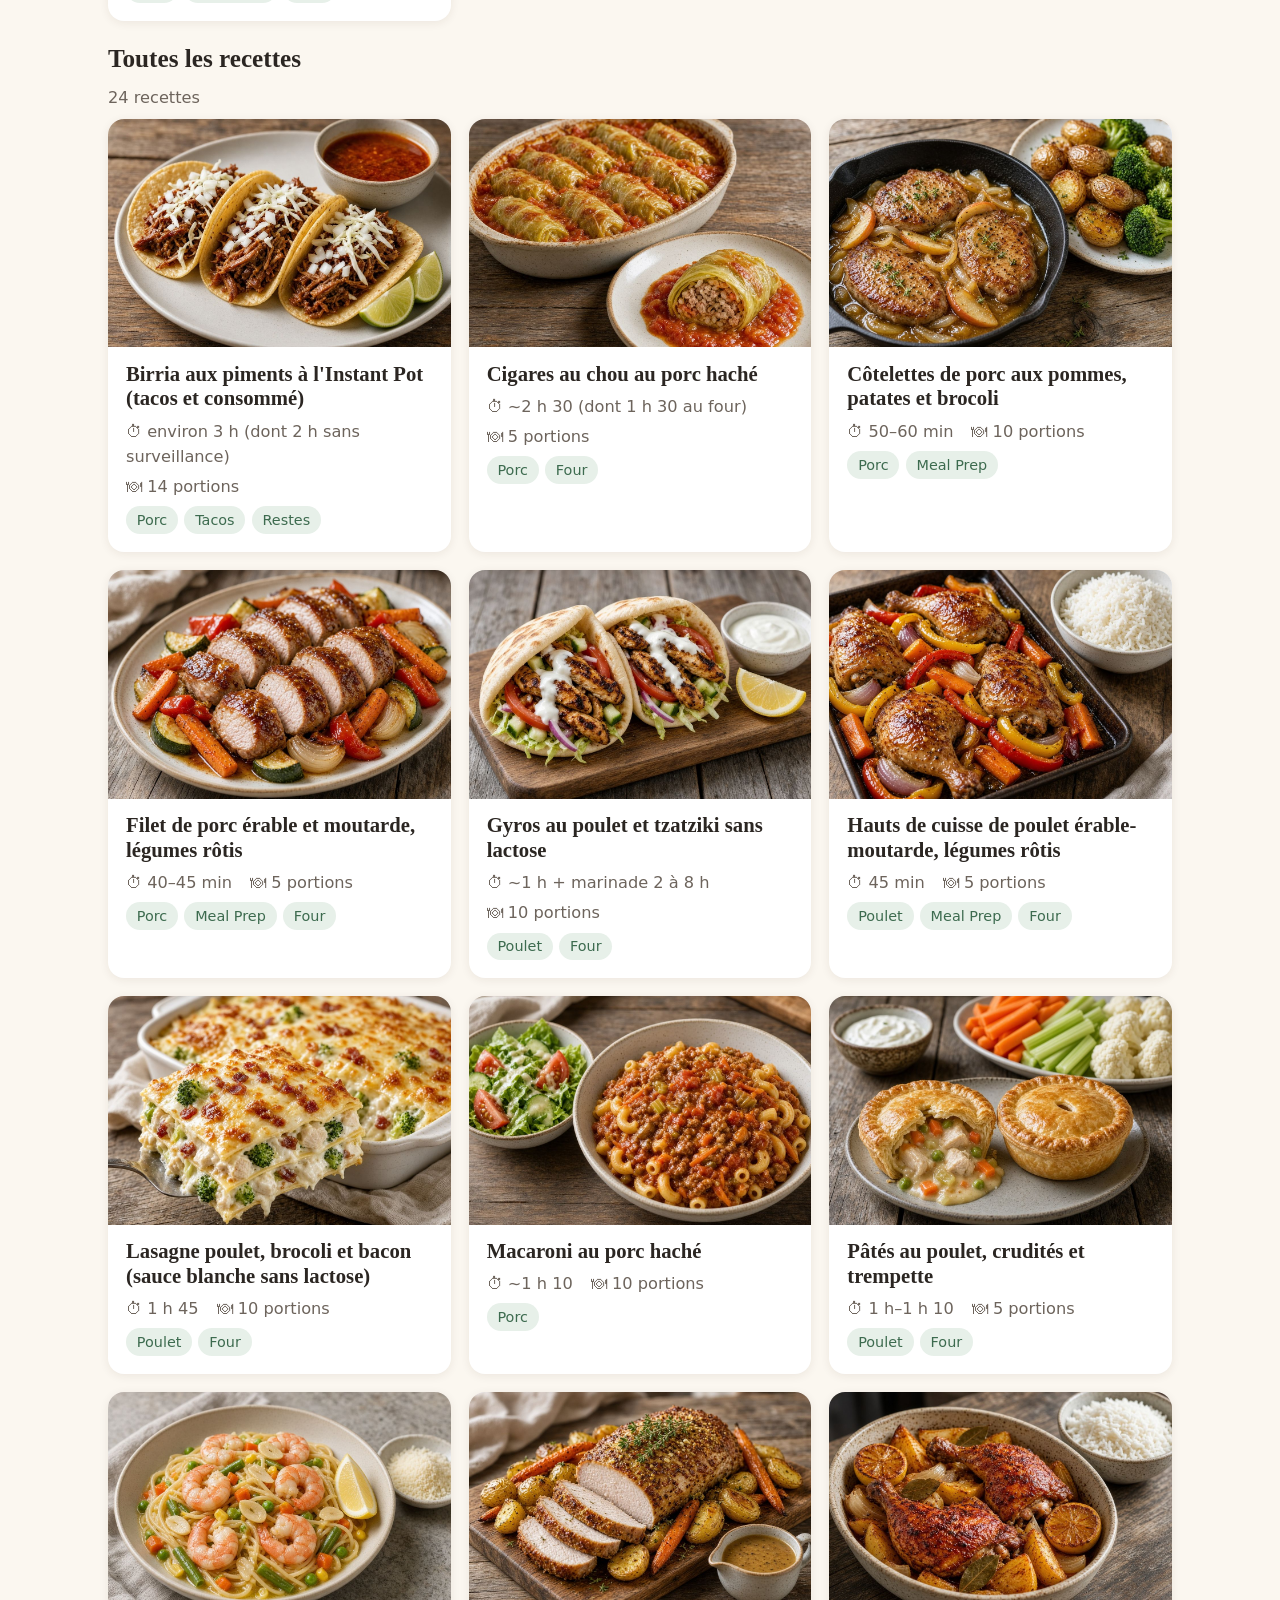
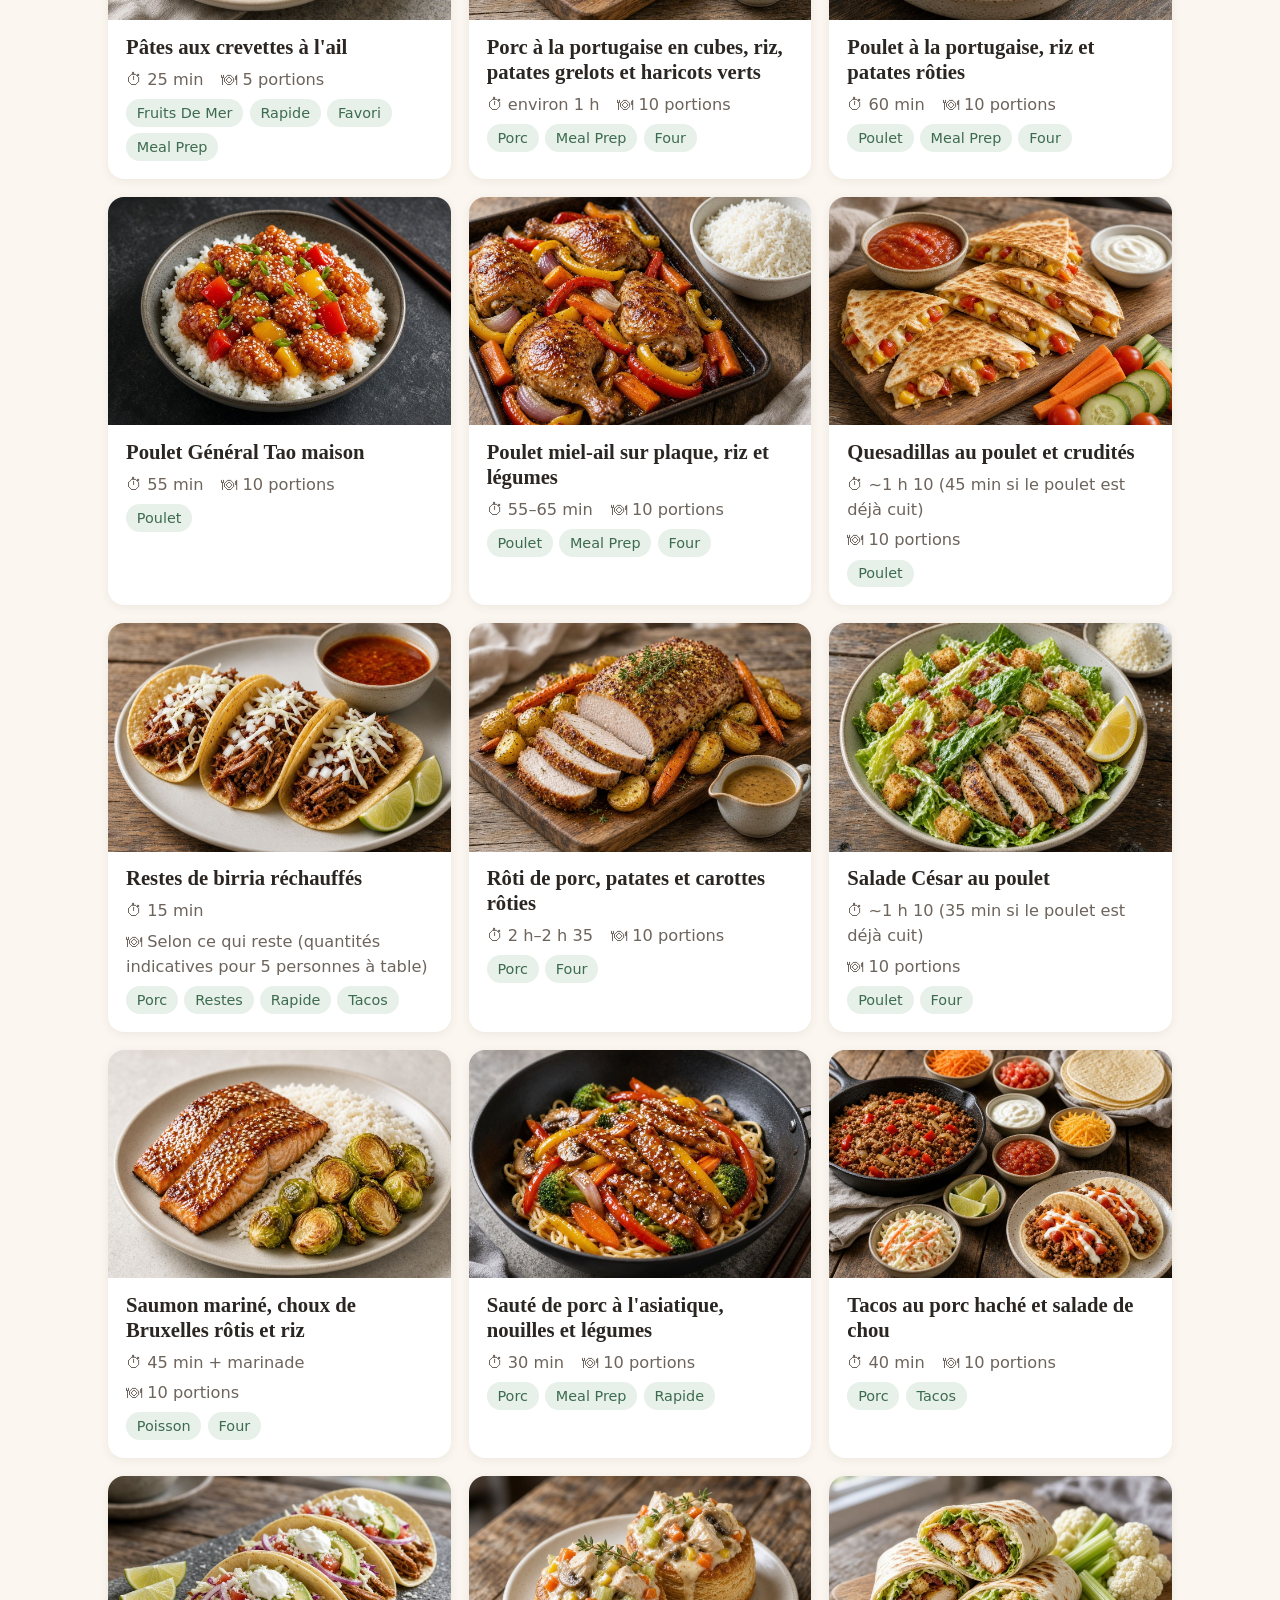
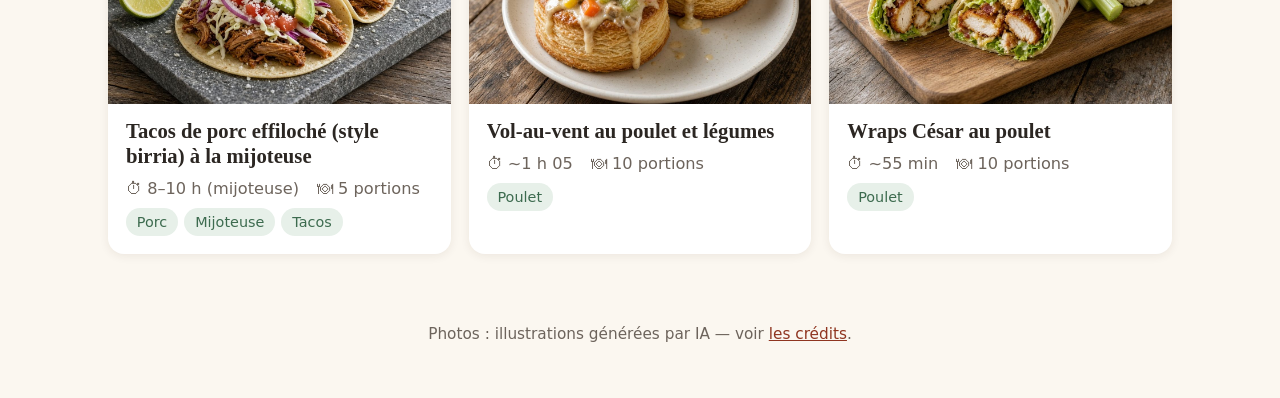
==== commit b6295091: "taches: ajout de l'annexe Tâches et amorce depuis MASTER_TASKS (par Chief) Page taches.html en lectu" ====
--- a/index.html
+++ b/index.html
@@ -14,7 +14,10 @@
   <header class="entete">
     <div class="entete-int">
       <a class="logo" href="index.html" aria-label="Livre de recettes — accueil"><img src="assets/favicon.svg" alt="" width="36" height="36"><span class="logo-txt"><span class="logo-long">Livre de recettes</span><span class="logo-court" aria-hidden="true">Recettes</span></span></a>
-      <nav><a class="btn btn-clair" href="semaine.html">Cette semaine</a></nav>
+      <nav>
+        <a class="btn btn-clair" href="semaine.html">Cette semaine</a>
+        <a class="btn btn-clair" href="taches.html">Tâches</a>
+      </nav>
     </div>
   </header>
 
--- a/assets/style.css
+++ b/assets/style.css
@@ -230,3 +230,42 @@
   .bloc { box-shadow: none; border: 1px solid #ccc; }
   .colonnes { display: block; }
 }
+
+/* Annexe Tâches */
+.taches-intro { margin: 0 0 1rem; }
+.taches-maj { color: var(--doux); margin: -.25rem 0 1rem; }
+.liste-taches { list-style: none; padding: 0; margin: 0 0 1.75rem; display: grid; gap: .75rem; }
+.tache {
+  background: var(--papier);
+  border-radius: var(--rayon);
+  padding: 1rem 1.1rem;
+  box-shadow: var(--ombre);
+  display: flex;
+  flex-direction: column;
+  gap: .4rem;
+  border: 2px solid transparent;
+}
+.tache-retard {
+  background: var(--alerte);
+  border-color: var(--alerte-bord);
+}
+.tache-haut { display: flex; flex-wrap: wrap; align-items: baseline; gap: .25rem .7rem; }
+.tache-id { font-weight: 700; color: var(--accent); font-size: .85rem; letter-spacing: .04em; }
+.tache-retard .tache-id { color: var(--alerte-bord); }
+.tache-titre { font-family: Georgia, "Iowan Old Style", "Times New Roman", serif; font-size: 1.1rem; margin: 0; font-weight: bold; line-height: 1.3; }
+.tache-meta { display: flex; flex-wrap: wrap; gap: .3rem 1rem; color: var(--doux); font-size: .9rem; }
+.tache-echeance-retard { color: var(--alerte-bord); font-weight: 700; }
+.tache-notes { margin: 0; font-size: .95rem; overflow-wrap: anywhere; }
+.tache-maj { margin: 0; font-size: .8rem; color: var(--doux); }
+.badge-statut {
+  display: inline-flex; align-items: center;
+  font-size: .75rem; font-weight: 700; letter-spacing: .03em; text-transform: uppercase;
+  padding: .15rem .55rem; border-radius: 999px;
+  background: var(--fond); border: 1px solid var(--ligne);
+}
+.badge-a_faire { background: #fff3dc; border-color: #f0d9a8; color: #7a4f00; }
+.badge-en_cours { background: var(--vert-pale); border-color: #c6dccb; color: var(--vert); }
+.badge-bloque { background: var(--alerte); border-color: #f0c7b4; color: var(--alerte-bord); }
+.badge-fait { background: var(--ligne); color: var(--doux); }
+.tache-faite .tache-titre { color: var(--doux); text-decoration: line-through; }
+#filtre-responsable { margin-bottom: .5rem; }
